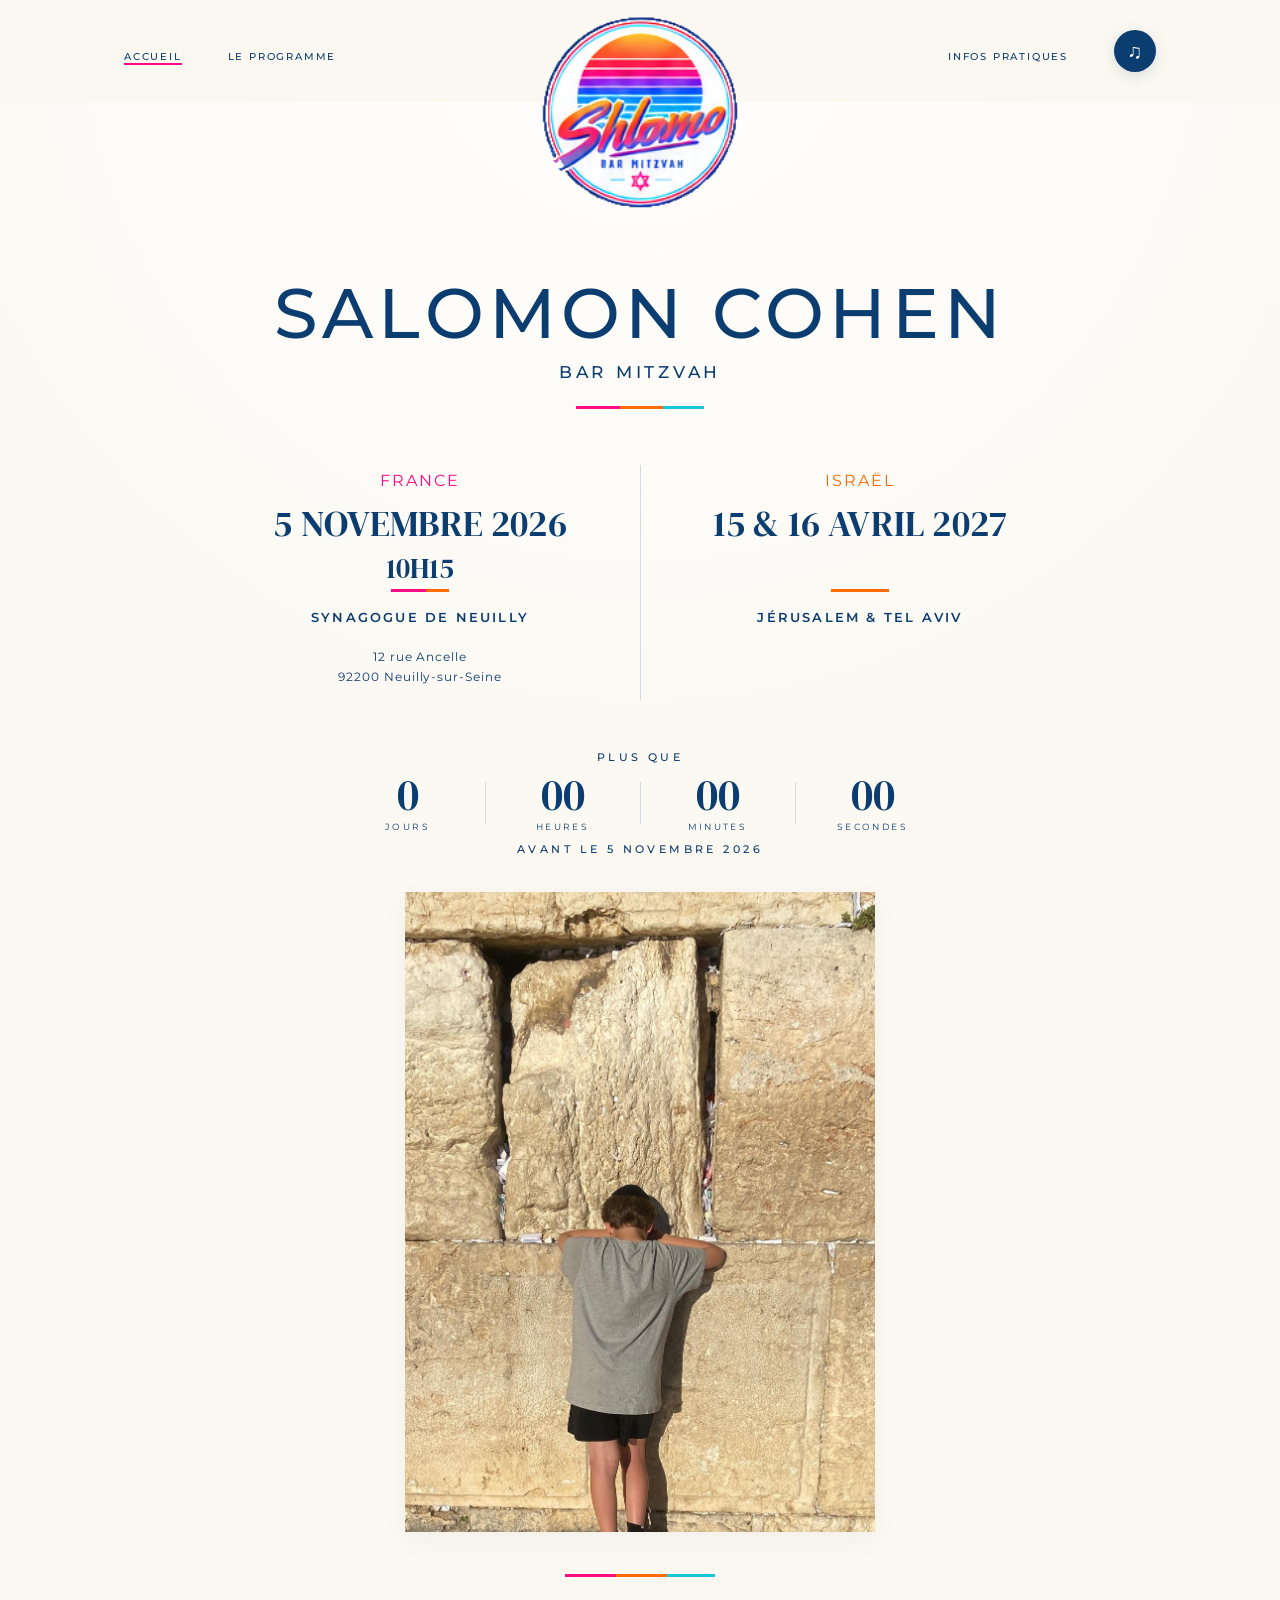
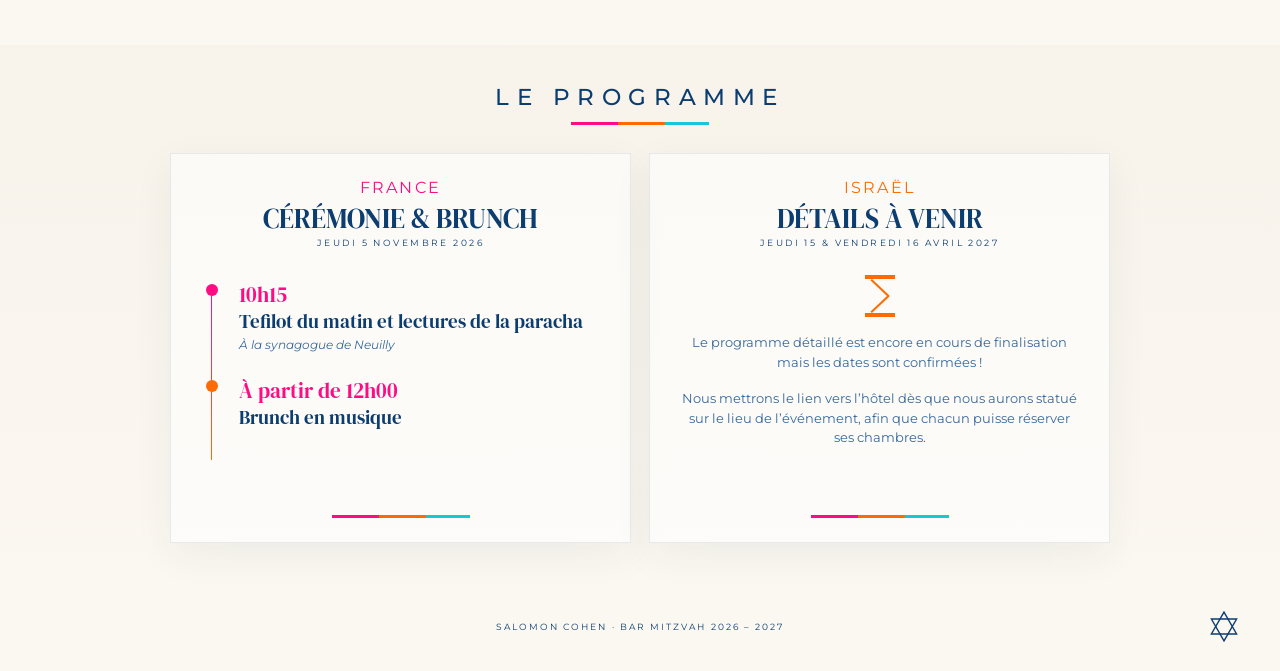
==== index.html @ ce06ecf6 "Add files via upload" ====
<!doctype html>
<html lang="fr">
<head>
  <meta charset="utf-8">
  <meta name="viewport" content="width=device-width, initial-scale=1">
  <meta name="theme-color" content="#fbf8f1">
  <title>Bar Mitzvah de Salomon Cohen</title>
  <meta property="og:title" content="Bar Mitzvah de Salomon Cohen">
  <meta property="og:image" content="og-image.png">
  <meta property="og:type" content="website">
  <meta name="twitter:card" content="summary_large_image">

  <link rel="preconnect" href="https://fonts.googleapis.com">
  <link rel="preconnect" href="https://fonts.gstatic.com" crossorigin>
  <link href="https://fonts.googleapis.com/css2?family=DM+Serif+Display&family=Montserrat:ital,wght@0,400;0,500;0,600;1,400&display=swap" rel="stylesheet">
  <link rel="stylesheet" href="styles.css">
</head>

<body>
  <header class="topbar" id="accueil">
    <nav class="nav-shell" aria-label="Navigation principale">
      <div class="nav-left">
        <a class="nav-link active" href="#accueil">ACCUEIL</a>
        <a class="nav-link" href="#programme">LE PROGRAMME</a>
      </div>

      <a class="logo-link" href="#accueil" aria-label="Retour à l'accueil">
        <img src="logo-shlomo.png" alt="Logo Shlomo Bar Mitzvah" class="site-logo">
      </a>

      <div class="nav-right">
        <a class="nav-link" href="#infos-pratiques">INFOS PRATIQUES</a>
        <button class="music-button" id="musicButton" type="button" aria-label="Activer ou couper la musique" aria-pressed="false">
          <span class="music-note" aria-hidden="true">♫</span>
        </button>
      </div>
    </nav>

    <audio id="backgroundMusic" src="music.m4a" preload="metadata" loop></audio>
  </header>

  <main>
    <section class="intro-section">
      <div class="intro-inner">
        <h1>SALOMON COHEN</h1>
        <p class="subtitle">BAR MITZVAH</p>
        <div class="tricolor-rule intro-rule" aria-hidden="true"></div>
      </div>
    </section>

    <section class="dates-section" id="infos-pratiques">
      <div class="dates-grid">
        <article class="date-column">
          <p class="country-label pink">FRANCE</p>
          <h2 class="event-date">5 NOVEMBRE 2026</h2>
          <p class="event-time">10H15</p>
          <div class="small-rule france-rule" aria-hidden="true"></div>
          <h3 class="event-place">SYNAGOGUE DE NEUILLY</h3>
          <p class="address">12 rue Ancelle<br>92200 Neuilly-sur-Seine</p>
        </article>

        <article class="date-column">
          <p class="country-label orange">ISRAËL</p>
          <h2 class="event-date">15 &amp; 16 AVRIL 2027</h2>
          <p class="event-time ghost" aria-hidden="true">10H15</p>
          <div class="small-rule israel-rule" aria-hidden="true"></div>
          <h3 class="event-place">JÉRUSALEM &amp; TEL AVIV</h3>
          <p class="address ghost" aria-hidden="true">12 rue Ancelle<br>92200 Neuilly-sur-Seine</p>
        </article>
      </div>
    </section>

    <section class="countdown-section" aria-label="Compte à rebours">
      <p class="eyebrow">PLUS QUE</p>
      <div class="countdown" id="countdown">
        <div class="countdown-cell">
          <span class="countdown-number" id="days">00</span>
          <span class="countdown-label">JOURS</span>
        </div>
        <div class="countdown-cell">
          <span class="countdown-number" id="hours">00</span>
          <span class="countdown-label">HEURES</span>
        </div>
        <div class="countdown-cell">
          <span class="countdown-number" id="minutes">00</span>
          <span class="countdown-label">MINUTES</span>
        </div>
        <div class="countdown-cell">
          <span class="countdown-number" id="seconds">00</span>
          <span class="countdown-label">SECONDES</span>
        </div>
      </div>
      <p class="countdown-caption">AVANT LE 5 NOVEMBRE 2026</p>
    </section>

    <section class="portrait-section" aria-label="Photo de Salomon au Mur occidental">
      <img src="salomon-kotel.jpg" alt="Salomon au Mur occidental à Jérusalem" class="portrait">
      <div class="tricolor-rule photo-rule" aria-hidden="true"></div>
    </section>

    <section class="programme-section" id="programme">
      <div class="section-heading">
        <h2>LE PROGRAMME</h2>
        <div class="tricolor-rule" aria-hidden="true"></div>
      </div>

      <div class="programme-grid">
        <article class="programme-card">
          <div class="card-head">
            <p class="country-label pink">FRANCE</p>
            <h3>CÉRÉMONIE &amp; BRUNCH</h3>
            <p class="card-date">JEUDI 5 NOVEMBRE 2026</p>
          </div>

          <div class="timeline">
            <div class="timeline-item">
              <span class="timeline-dot dot-pink" aria-hidden="true"></span>
              <div>
                <p class="timeline-time pink">10h15</p>
                <p class="timeline-title">Tefilot du matin et lectures de la paracha</p>
                <p class="timeline-note">À la synagogue de Neuilly</p>
              </div>
            </div>

            <div class="timeline-item">
              <span class="timeline-dot dot-orange" aria-hidden="true"></span>
              <div>
                <p class="timeline-time pink">À partir de 12h00</p>
                <p class="timeline-title">Brunch en musique</p>
              </div>
            </div>
          </div>

          <div class="tricolor-rule card-rule" aria-hidden="true"></div>
        </article>

        <article class="programme-card">
          <div class="card-head">
            <p class="country-label orange">ISRAËL</p>
            <h3>DÉTAILS À VENIR</h3>
            <p class="card-date">JEUDI 15 &amp; VENDREDI 16 AVRIL 2027</p>
          </div>

          <div class="hourglass" aria-hidden="true"></div>

          <div class="israel-copy">
            <p>Le programme détaillé est encore en cours de finalisation mais les dates sont confirmées !</p>
            <p>Nous mettrons le lien vers l’hôtel dès que nous aurons statué sur le lieu de l’événement, afin que chacun puisse réserver ses chambres.</p>
          </div>

          <div class="tricolor-rule card-rule" aria-hidden="true"></div>
        </article>
      </div>
    </section>
  </main>

  <footer class="site-footer">
    <p>SALOMON COHEN · BAR MITZVAH 2026 – 2027</p>
    <svg class="footer-star" viewBox="0 0 60 66" aria-hidden="true">
      <polygon points="30,2 57,49 3,49" fill="none" stroke="currentColor" stroke-width="3"/>
      <polygon points="30,64 3,17 57,17" fill="none" stroke="currentColor" stroke-width="3"/>
    </svg>
  </footer>

  <script src="script.js"></script>
</body>
</html>
---- styles.css ----
:root {
  --ivory: #fbf8f1;
  --ivory-2: #f7f2ea;
  --paper: #fffdf9;
  --navy: #0b3d70;
  --navy-soft: #37699c;
  --pink: #ff0b83;
  --orange: #ff6b00;
  --cyan: #14c7db;
  --line: rgba(11,61,112,.16);
  --shadow: 0 12px 38px rgba(31,43,59,.06);
}

* { box-sizing: border-box; }

html {
  scroll-behavior: smooth;
  background: var(--ivory);
}

body {
  margin: 0;
  color: var(--navy);
  background:
    radial-gradient(circle at 50% 0%, rgba(255,255,255,.88), transparent 40%),
    var(--ivory);
  font-family: "Montserrat", Arial, sans-serif;
  -webkit-font-smoothing: antialiased;
}

img { display: block; max-width: 100%; }
a { color: inherit; text-decoration: none; }

.topbar {
  position: relative;
  z-index: 10;
  background: rgba(251,248,241,.98);
}

.nav-shell {
  min-height: 102px;
  max-width: 1120px;
  margin: 0 auto;
  padding: 0 44px;
  display: grid;
  grid-template-columns: 1fr 210px 1fr;
  align-items: center;
}

.nav-left,
.nav-right {
  display: flex;
  align-items: center;
  gap: 46px;
}

.nav-right { justify-content: flex-end; }

.nav-link {
  position: relative;
  padding: 39px 0 29px;
  font-size: 10px;
  font-weight: 500;
  letter-spacing: .18em;
  white-space: nowrap;
}

.nav-link::after {
  content: "";
  position: absolute;
  left: 0;
  right: 0;
  bottom: 27px;
  height: 2px;
  background: var(--pink);
  transform: scaleX(0);
  transition: transform .2s ease;
}

.nav-link:hover::after,
.nav-link.active::after { transform: scaleX(1); }

.logo-link { position: relative; align-self: stretch; }

.site-logo {
  position: absolute;
  width: 210px;
  height: 210px;
  object-fit: contain;
  left: 50%;
  top: 8px;
  transform: translateX(-50%);
  z-index: 15;
}

.music-button {
  width: 42px;
  height: 42px;
  border: 0;
  border-radius: 50%;
  display: grid;
  place-items: center;
  color: white;
  background: var(--navy);
  cursor: pointer;
  box-shadow: 0 4px 14px rgba(11,61,112,.14);
}

.music-note { font-size: 20px; line-height: 1; }

.intro-section {
  padding: 175px 24px 28px;
  text-align: center;
}

.intro-inner h1 {
  margin: 0;
  font-family: "Montserrat", Arial, sans-serif;
  font-size: clamp(44px, 5.5vw, 70px);
  font-weight: 500;
  letter-spacing: .075em;
  line-height: 1.04;
}

.subtitle {
  margin: 12px 0 24px;
  font-family: "Montserrat", Arial, sans-serif;
  font-size: 17px;
  font-weight: 500;
  letter-spacing: .22em;
}

.tricolor-rule {
  width: 138px;
  height: 3px;
  margin: 0 auto;
  background: linear-gradient(90deg, var(--pink) 0 34%, var(--orange) 34% 68%, var(--cyan) 68%);
}

.intro-rule { width: 128px; }

.dates-section {
  padding: 28px 32px 22px;
}

.dates-grid {
  max-width: 880px;
  margin: 0 auto;
  display: grid;
  grid-template-columns: 1fr 1fr;
  position: relative;
}

.dates-grid::before {
  content: "";
  position: absolute;
  top: 0;
  bottom: 0;
  left: 50%;
  width: 1px;
  background: var(--line);
}

.date-column {
  min-height: 235px;
  padding: 0 54px;
  display: grid;
  grid-template-rows: 31px 58px 28px 18px 34px 66px;
  align-items: center;
  justify-items: center;
  text-align: center;
}

.country-label {
  margin: 0;
  font-size: 16px;
  letter-spacing: .13em;
  font-weight: 400;
}

.pink { color: var(--pink); }
.orange { color: var(--orange); }

.event-date {
  margin: 0;
  font-family: "DM Serif Display", Georgia, serif;
  font-size: 36px;
  font-weight: 400;
  line-height: 1.02;
  letter-spacing: .005em;
  white-space: nowrap;
}

.event-time {
  margin: 0;
  font-family: "DM Serif Display", Georgia, serif;
  font-size: 28px;
  font-weight: 400;
  line-height: 1;
}

.ghost { visibility: hidden; }

.small-rule { width: 58px; height: 3px; }

.france-rule {
  background: linear-gradient(90deg, var(--pink) 0 60%, var(--orange) 60%);
}

.israel-rule { background: var(--orange); }

.event-place {
  margin: 0;
  font-size: 13px;
  letter-spacing: .17em;
  font-weight: 600;
}

.address {
  margin: 0;
  font-size: 12px;
  line-height: 1.65;
  letter-spacing: .08em;
}

.countdown-section {
  padding: 28px 20px 30px;
  text-align: center;
}

.eyebrow,
.countdown-caption {
  margin: 0;
  font-size: 11px;
  letter-spacing: .31em;
  font-weight: 500;
}

.eyebrow { margin-bottom: 10px; }

.countdown {
  width: min(620px, 100%);
  margin: 0 auto 10px;
  display: grid;
  grid-template-columns: repeat(4, 1fr);
}

.countdown-cell {
  position: relative;
  padding: 0 20px;
}

.countdown-cell + .countdown-cell::before {
  content: "";
  position: absolute;
  left: 0;
  top: 8px;
  bottom: 8px;
  width: 1px;
  background: var(--line);
}

.countdown-number {
  display: block;
  font-family: "DM Serif Display", Georgia, serif;
  font-size: 44px;
  font-weight: 400;
  line-height: .95;
}

.countdown-label {
  display: block;
  margin-top: 5px;
  font-size: 9px;
  letter-spacing: .26em;
}

.portrait-section {
  padding: 6px 24px 68px;
  text-align: center;
}

.portrait {
  width: min(470px, 68vw);
  max-height: 640px;
  margin: 0 auto;
  object-fit: cover;
  object-position: center center;
  box-shadow: 0 8px 24px rgba(43,48,55,.04);
}

.photo-rule {
  margin-top: 42px;
  width: 150px;
}

.programme-section {
  padding: 38px 42px 40px;
  background: linear-gradient(180deg, rgba(247,242,234,.92), rgba(251,248,241,.96));
}

.section-heading {
  text-align: center;
  margin-bottom: 28px;
}

.section-heading h2 {
  margin: 0 0 11px;
  font-size: 23px;
  font-weight: 500;
  letter-spacing: .33em;
}

.programme-grid {
  max-width: 940px;
  margin: 0 auto;
  display: grid;
  grid-template-columns: 1fr 1fr;
  gap: 18px;
}

.programme-card {
  min-height: 390px;
  padding: 24px 32px 24px;
  background: rgba(255,255,255,.6);
  border: 1px solid rgba(11,61,112,.09);
  box-shadow: var(--shadow);
  display: flex;
  flex-direction: column;
}

.card-head { text-align: center; }

.card-head .country-label { margin-bottom: 8px; }

.card-head h3 {
  margin: 0 0 5px;
  font-family: "DM Serif Display", Georgia, serif;
  font-size: 27px;
  line-height: 1.03;
  font-weight: 400;
}

.card-date {
  margin: 0;
  font-size: 9px;
  letter-spacing: .27em;
}

.timeline {
  position: relative;
  margin: 32px 0 0;
  padding-left: 36px;
}

.timeline::before {
  content: "";
  position: absolute;
  left: 8px;
  top: 6px;
  bottom: 12px;
  width: 1px;
  background: linear-gradient(var(--pink), var(--orange));
}

.timeline-item {
  position: relative;
  min-height: 96px;
}

.timeline-dot {
  position: absolute;
  left: -33px;
  top: 4px;
  width: 12px;
  height: 12px;
  border-radius: 50%;
}

.dot-pink { background: var(--pink); }
.dot-orange { background: var(--orange); }

.timeline-time {
  margin: 0 0 2px;
  font-family: "DM Serif Display", Georgia, serif;
  font-size: 21px;
  font-weight: 400;
}

.timeline-title {
  margin: 0;
  font-family: "DM Serif Display", Georgia, serif;
  font-size: 19px;
  line-height: 1.12;
  font-weight: 400;
}

.timeline-note {
  margin: 4px 0 0;
  color: var(--navy-soft);
  font-size: 12px;
  font-style: italic;
}

.hourglass {
  width: 30px;
  height: 42px;
  margin: 27px auto 16px;
  border-top: 4px solid var(--orange);
  border-bottom: 4px solid var(--orange);
  position: relative;
}

.hourglass::before,
.hourglass::after {
  content: "";
  position: absolute;
  left: 3px;
  right: 3px;
  height: 2px;
  background: var(--orange);
  transform-origin: center;
}

.hourglass::before { top: 8px; transform: rotate(43deg); }
.hourglass::after { bottom: 8px; transform: rotate(-43deg); }

.israel-copy {
  text-align: center;
  color: var(--navy-soft);
  font-size: 13px;
  line-height: 1.5;
}

.israel-copy p { margin: 0 0 17px; }

.card-rule { margin-top: auto; }

.site-footer {
  min-height: 88px;
  padding: 0 44px;
  display: flex;
  align-items: center;
  justify-content: center;
  position: relative;
}

.site-footer p {
  margin: 0;
  font-size: 9px;
  letter-spacing: .23em;
}

.footer-star {
  position: absolute;
  right: 42px;
  width: 28px;
  height: 31px;
  color: var(--navy);
}

@media (max-width: 760px) {
  .nav-shell {
    min-height: 84px;
    padding: 0 16px;
    display: flex;
    justify-content: space-between;
  }

  .nav-left { order: 1; }
  .logo-link {
    order: 2;
    position: absolute;
    left: 50%;
    top: 0;
    width: 118px;
    height: 118px;
    transform: translateX(-50%);
  }
  .nav-right { order: 3; }

  .nav-link { display: none; }

  .nav-left .nav-link:first-child {
    display: block;
    font-size: 9px;
    padding: 31px 0 23px;
    letter-spacing: .18em;
  }

  .site-logo {
    width: 118px;
    height: 118px;
    top: 4px;
  }

  .music-button {
    width: 38px;
    height: 38px;
  }

  .intro-section {
    padding: 104px 18px 18px;
  }

  .intro-inner h1 {
    font-size: clamp(33px, 10vw, 48px);
    letter-spacing: .065em;
  }

  .subtitle {
    font-size: 13px;
    letter-spacing: .18em;
  }

  .dates-section {
    padding: 18px 18px 12px;
  }

  .dates-grid {
    grid-template-columns: 1fr;
    max-width: 520px;
  }

  .dates-grid::before { display: none; }

  .date-column {
    padding: 24px 10px 28px;
    min-height: 0;
    grid-template-rows: auto;
    gap: 9px;
  }

  .date-column + .date-column {
    border-top: 1px solid var(--line);
  }

  .event-date {
    font-size: 34px;
    white-space: normal;
  }

  .event-time { font-size: 27px; }

  .ghost { display: none; }

  .countdown-section {
    padding: 24px 8px 26px;
  }

  .countdown-cell { padding: 0 6px; }
  .countdown-number { font-size: 33px; }
  .countdown-label {
    font-size: 7px;
    letter-spacing: .12em;
  }

  .portrait-section {
    padding: 4px 16px 48px;
  }

  .portrait {
    width: min(86vw, 430px);
    max-height: none;
  }

  .photo-rule {
    margin-top: 32px;
    width: 128px;
  }

  .programme-section {
    padding: 32px 16px 30px;
  }

  .section-heading h2 {
    font-size: 20px;
    letter-spacing: .24em;
  }

  .programme-grid {
    grid-template-columns: 1fr;
  }

  .programme-card {
    min-height: 375px;
    padding: 22px 24px 24px;
  }

  .site-footer {
    min-height: 80px;
    padding: 0 58px 0 18px;
    justify-content: flex-start;
  }

  .site-footer p {
    font-size: 8px;
    letter-spacing: .14em;
    line-height: 1.4;
  }

  .footer-star {
    right: 20px;
    width: 26px;
    height: 29px;
  }
}


.site-logo {
  background: transparent;
  box-shadow: none;
  filter: none;
}
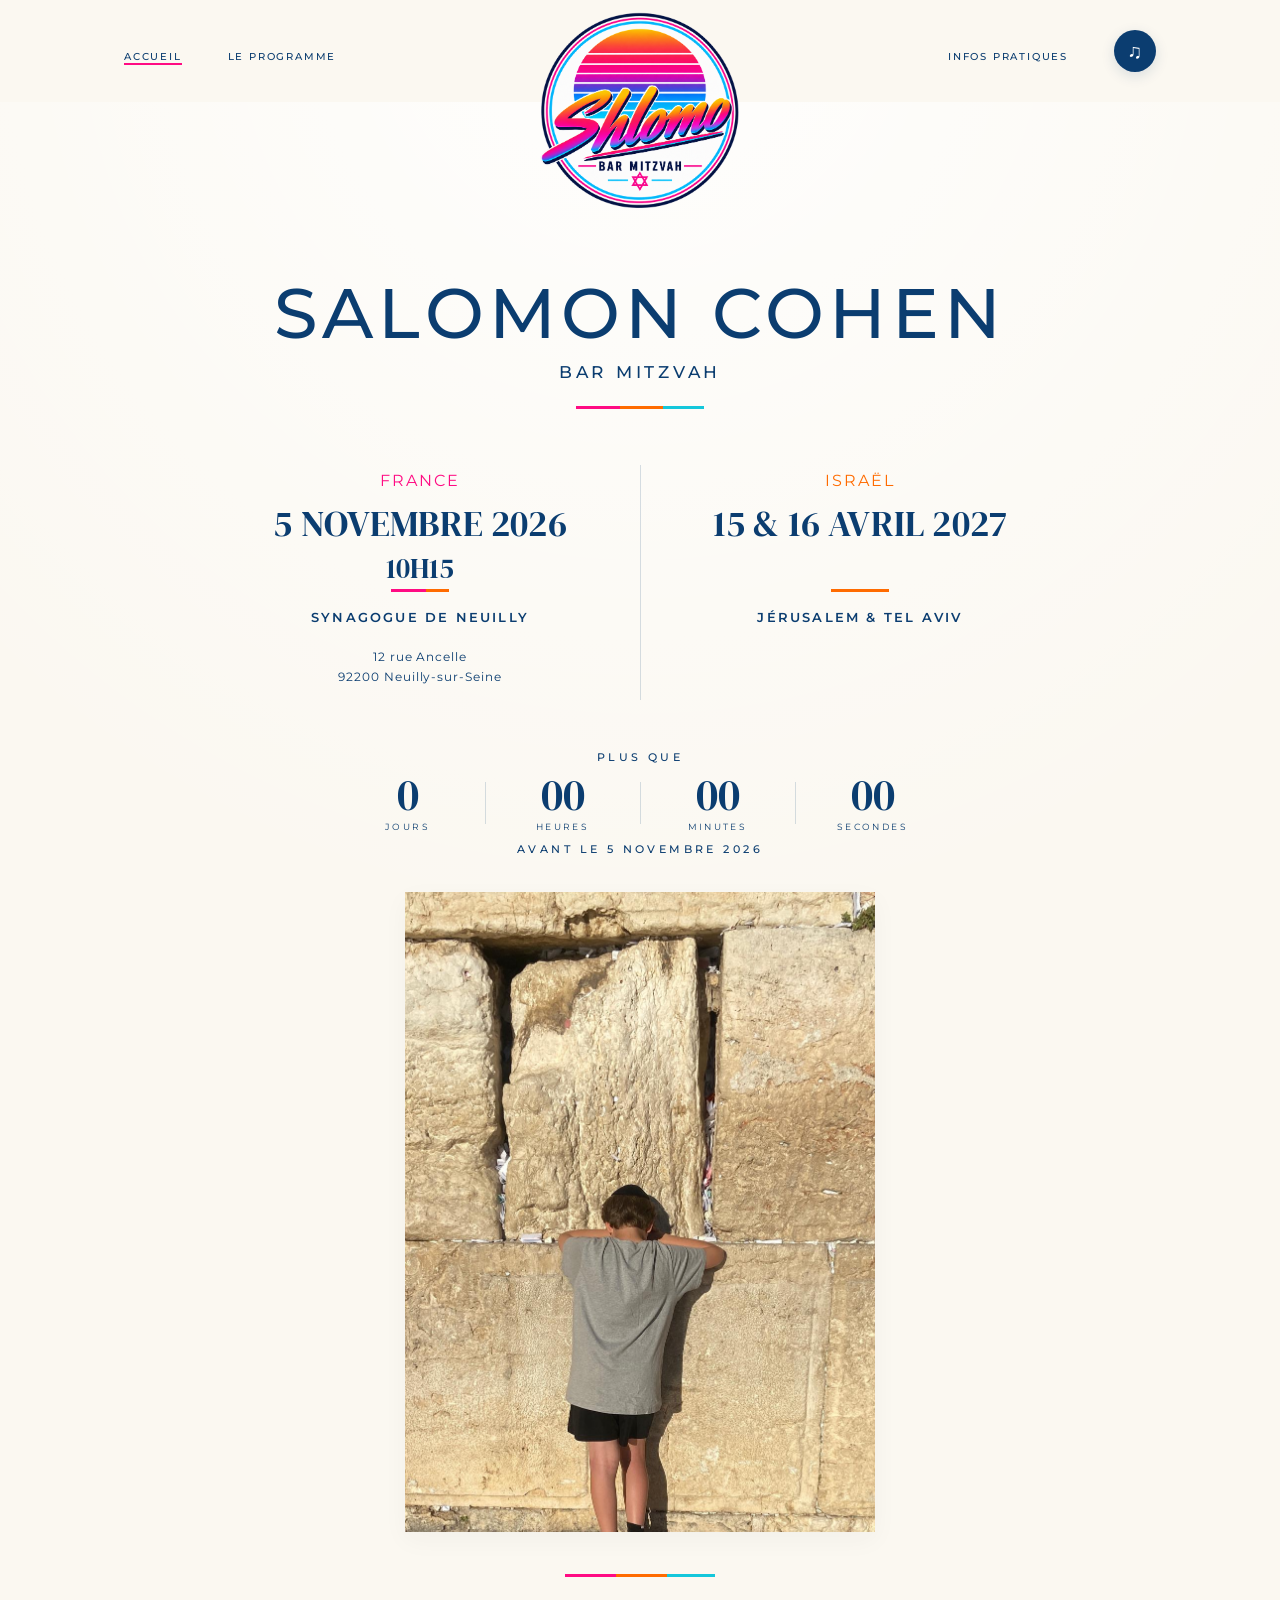
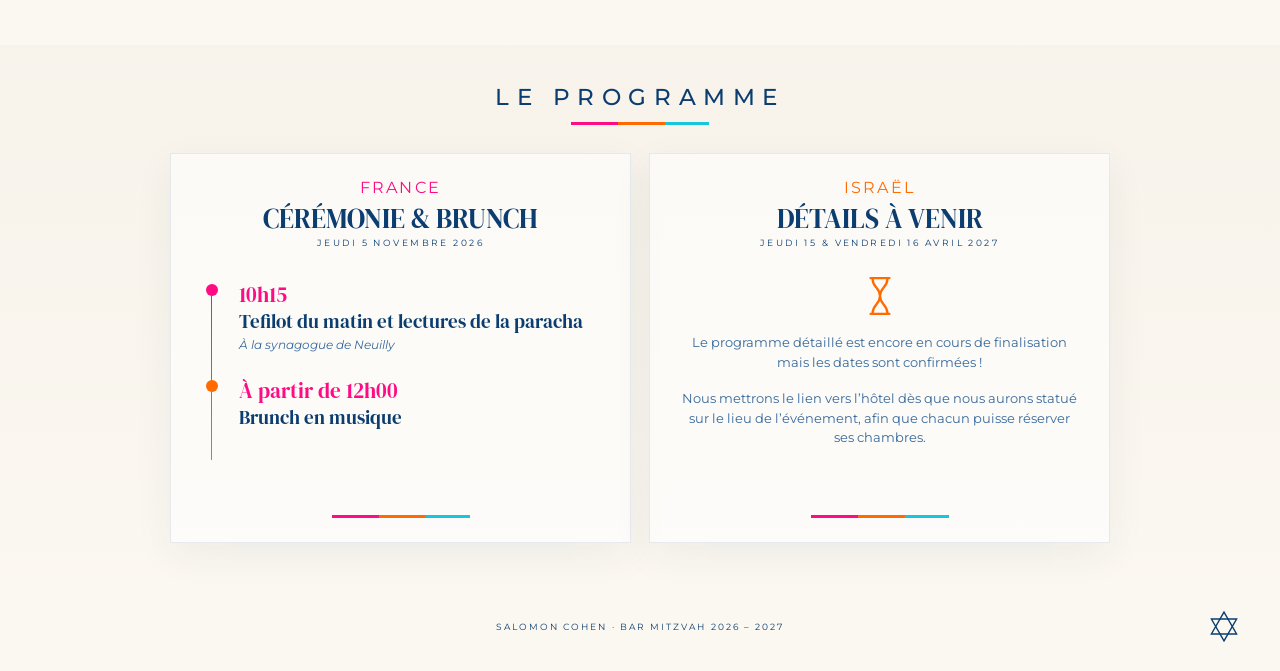
==== commit 4f730d51: "Add files via upload" ====
--- a/index.html
+++ b/index.html
@@ -141,7 +141,11 @@
             <p class="card-date">JEUDI 15 &amp; VENDREDI 16 AVRIL 2027</p>
           </div>
 
-          <div class="hourglass" aria-hidden="true"></div>
+          <div class="coming-icon" aria-hidden="true">
+      <svg viewBox="0 0 32 40" role="img">
+        <path d="M7 3h18M7 37h18M9 4c0 8 7 8 7 16s-7 8-7 16M23 4c0 8-7 8-7 16s7 8 7 16" fill="none" stroke="currentColor" stroke-width="2.2" stroke-linecap="round"/>
+      </svg>
+    </div>
 
           <div class="israel-copy">
             <p>Le programme détaillé est encore en cours de finalisation mais les dates sont confirmées !</p>
--- a/styles.css
+++ b/styles.css
@@ -402,28 +402,18 @@
   font-style: italic;
 }
 
-.hourglass {
-  width: 30px;
+.coming-icon {
+  width: 34px;
   height: 42px;
   margin: 27px auto 16px;
-  border-top: 4px solid var(--orange);
-  border-bottom: 4px solid var(--orange);
-  position: relative;
-}
-
-.hourglass::before,
-.hourglass::after {
-  content: "";
-  position: absolute;
-  left: 3px;
-  right: 3px;
-  height: 2px;
-  background: var(--orange);
-  transform-origin: center;
-}
-
-.hourglass::before { top: 8px; transform: rotate(43deg); }
-.hourglass::after { bottom: 8px; transform: rotate(-43deg); }
+  color: var(--orange);
+}
+
+.coming-icon svg {
+  width: 100%;
+  height: 100%;
+  display: block;
+}
 
 .israel-copy {
   text-align: center;
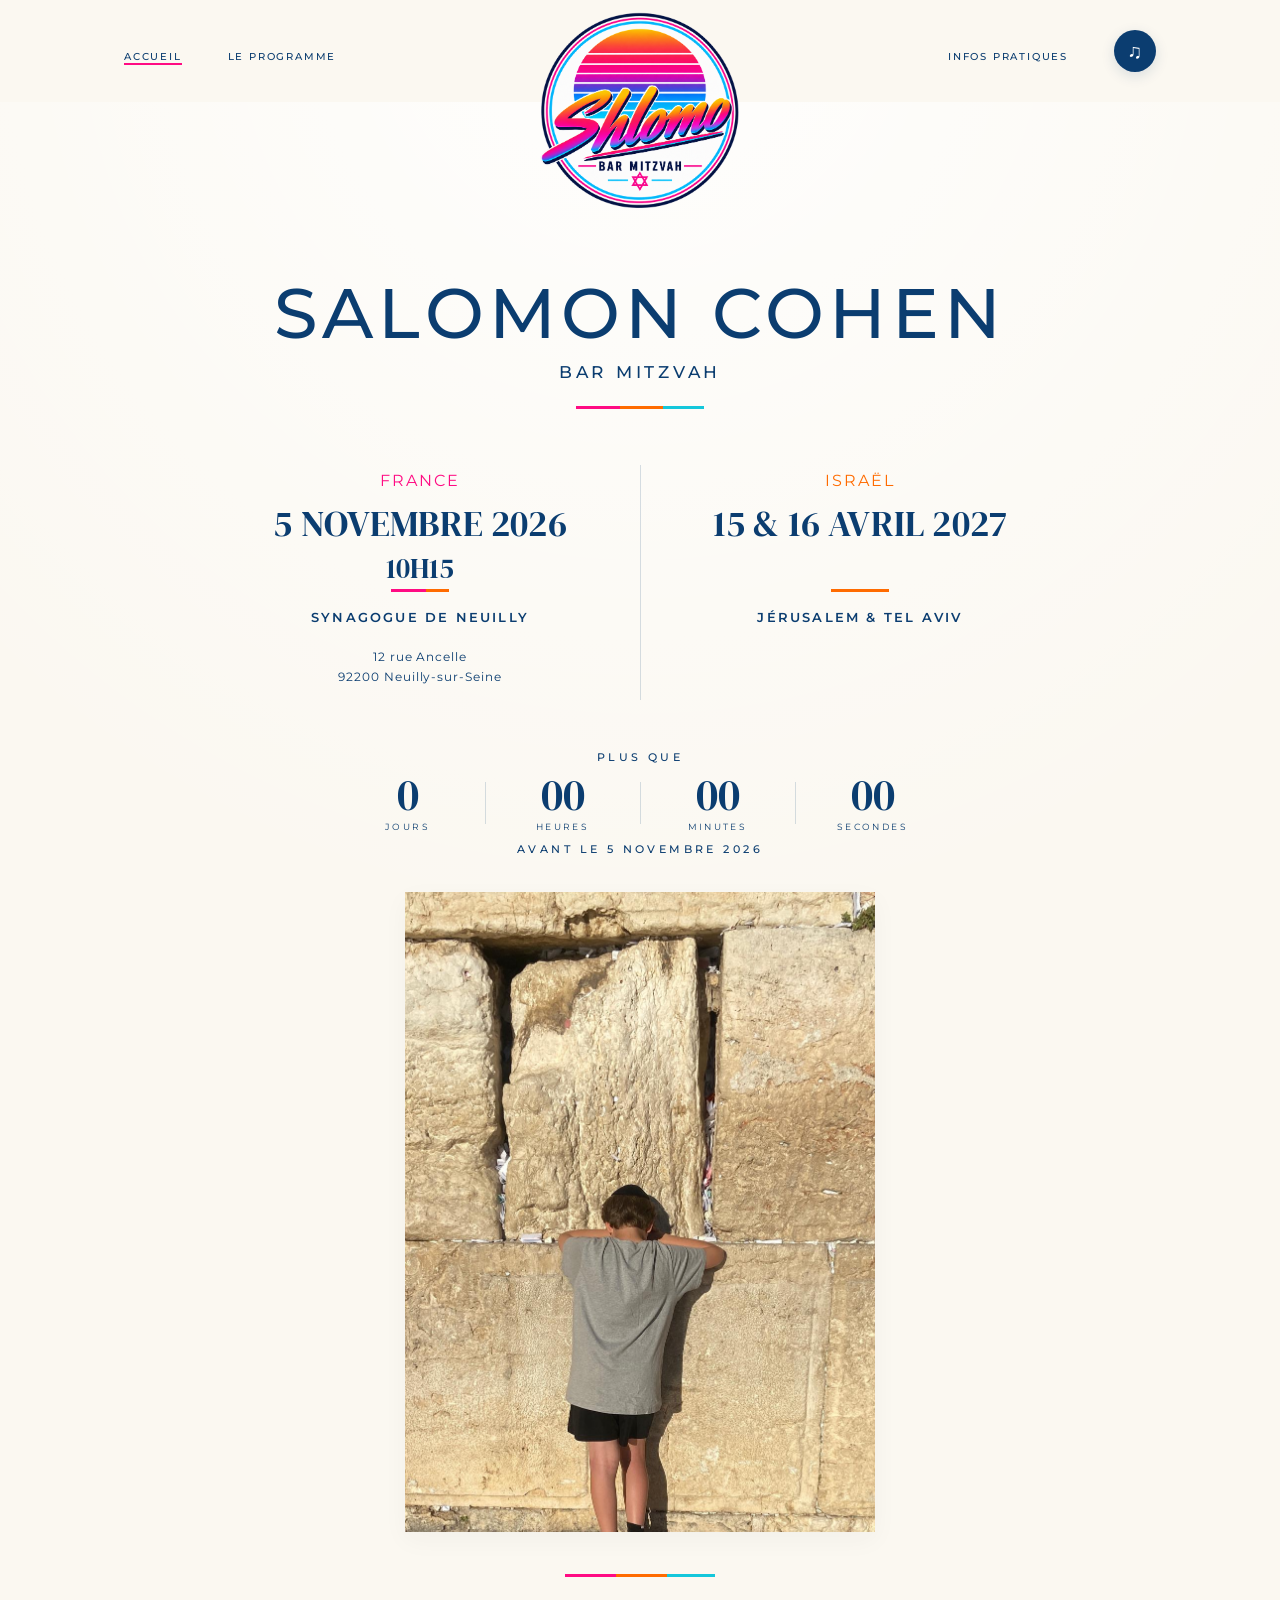
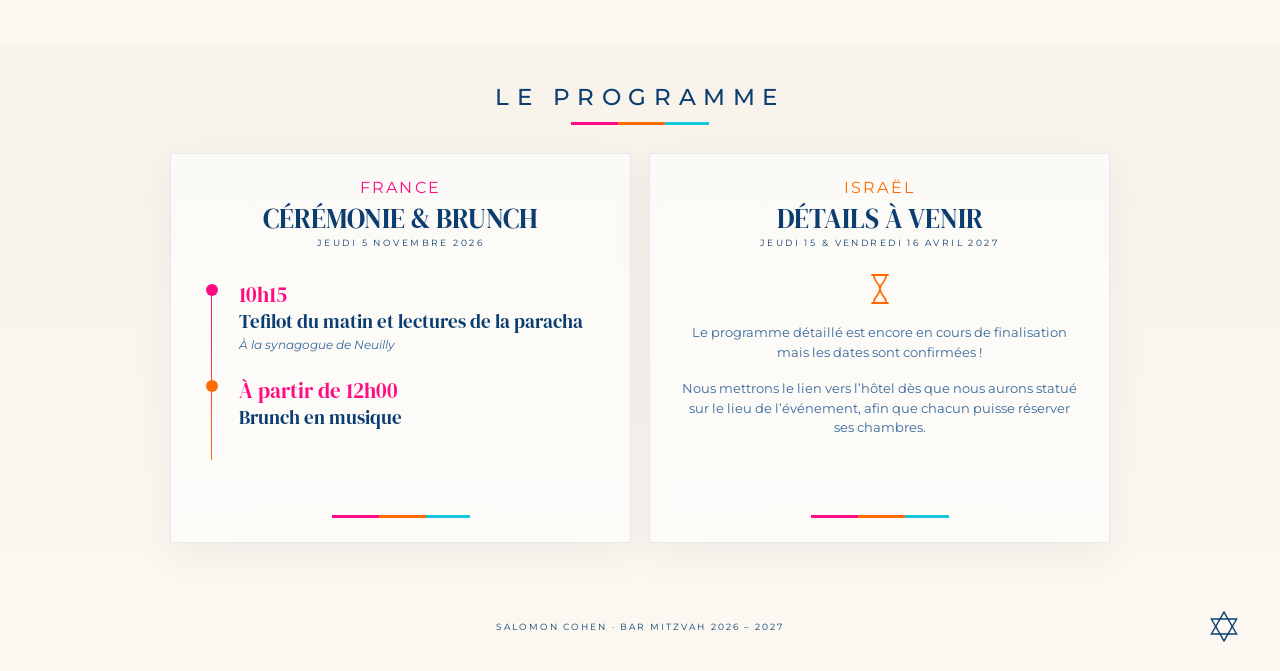
==== commit 1502244d: "Add files via upload" ====
--- a/index.html
+++ b/index.html
@@ -13,7 +13,7 @@
   <link rel="preconnect" href="https://fonts.googleapis.com">
   <link rel="preconnect" href="https://fonts.gstatic.com" crossorigin>
   <link href="https://fonts.googleapis.com/css2?family=DM+Serif+Display&family=Montserrat:ital,wght@0,400;0,500;0,600;1,400&display=swap" rel="stylesheet">
-  <link rel="stylesheet" href="styles.css">
+  <link rel="stylesheet" href="styles.css?v=20260909-1525">
 </head>
 
 <body>
@@ -25,7 +25,7 @@
       </div>
 
       <a class="logo-link" href="#accueil" aria-label="Retour à l'accueil">
-        <img src="logo-shlomo.png" alt="Logo Shlomo Bar Mitzvah" class="site-logo">
+        <img src="logo-shlomo-hd.png?v=20260909-1525" alt="Logo Shlomo Bar Mitzvah" class="site-logo">
       </a>
 
       <div class="nav-right">
@@ -141,9 +141,10 @@
             <p class="card-date">JEUDI 15 &amp; VENDREDI 16 AVRIL 2027</p>
           </div>
 
-          <div class="coming-icon" aria-hidden="true">
-      <svg viewBox="0 0 32 40" role="img">
-        <path d="M7 3h18M7 37h18M9 4c0 8 7 8 7 16s-7 8-7 16M23 4c0 8-7 8-7 16s7 8 7 16" fill="none" stroke="currentColor" stroke-width="2.2" stroke-linecap="round"/>
+          <div class="coming-icon" aria-hidden="true" style="width:28px;height:34px;margin:24px auto 17px;color:#ff6b00;">
+      <svg width="28" height="34" viewBox="0 0 28 34" xmlns="http://www.w3.org/2000/svg" style="display:block;width:28px;height:34px;overflow:visible;">
+        <path d="M6 3H22M6 31H22M8 4C8 10 14 11 14 17C14 23 8 24 8 30M20 4C20 10 14 11 14 17C14 23 20 24 20 30"
+              fill="none" stroke="currentColor" stroke-width="1.8" stroke-linecap="round" stroke-linejoin="round"/>
       </svg>
     </div>
 
@@ -166,6 +167,6 @@
     </svg>
   </footer>
 
-  <script src="script.js"></script>
+  <script src="script.js?v=20260909-1525"></script>
 </body>
 </html>
--- a/styles.css
+++ b/styles.css
@@ -91,6 +91,10 @@
   top: 8px;
   transform: translateX(-50%);
   z-index: 15;
+  background: transparent;
+  box-shadow: none;
+  filter: none;
+  image-rendering: auto;
 }
 
 .music-button {
@@ -403,15 +407,18 @@
 }
 
 .coming-icon {
-  width: 34px;
-  height: 42px;
-  margin: 27px auto 16px;
+  width: 28px !important;
+  height: 34px !important;
+  margin: 24px auto 17px !important;
   color: var(--orange);
+  flex: 0 0 auto;
 }
 
 .coming-icon svg {
-  width: 100%;
-  height: 100%;
+  width: 28px !important;
+  height: 34px !important;
+  max-width: 28px !important;
+  max-height: 34px !important;
   display: block;
 }
 
@@ -597,8 +604,3 @@
 }
 
 
-.site-logo {
-  background: transparent;
-  box-shadow: none;
-  filter: none;
-}
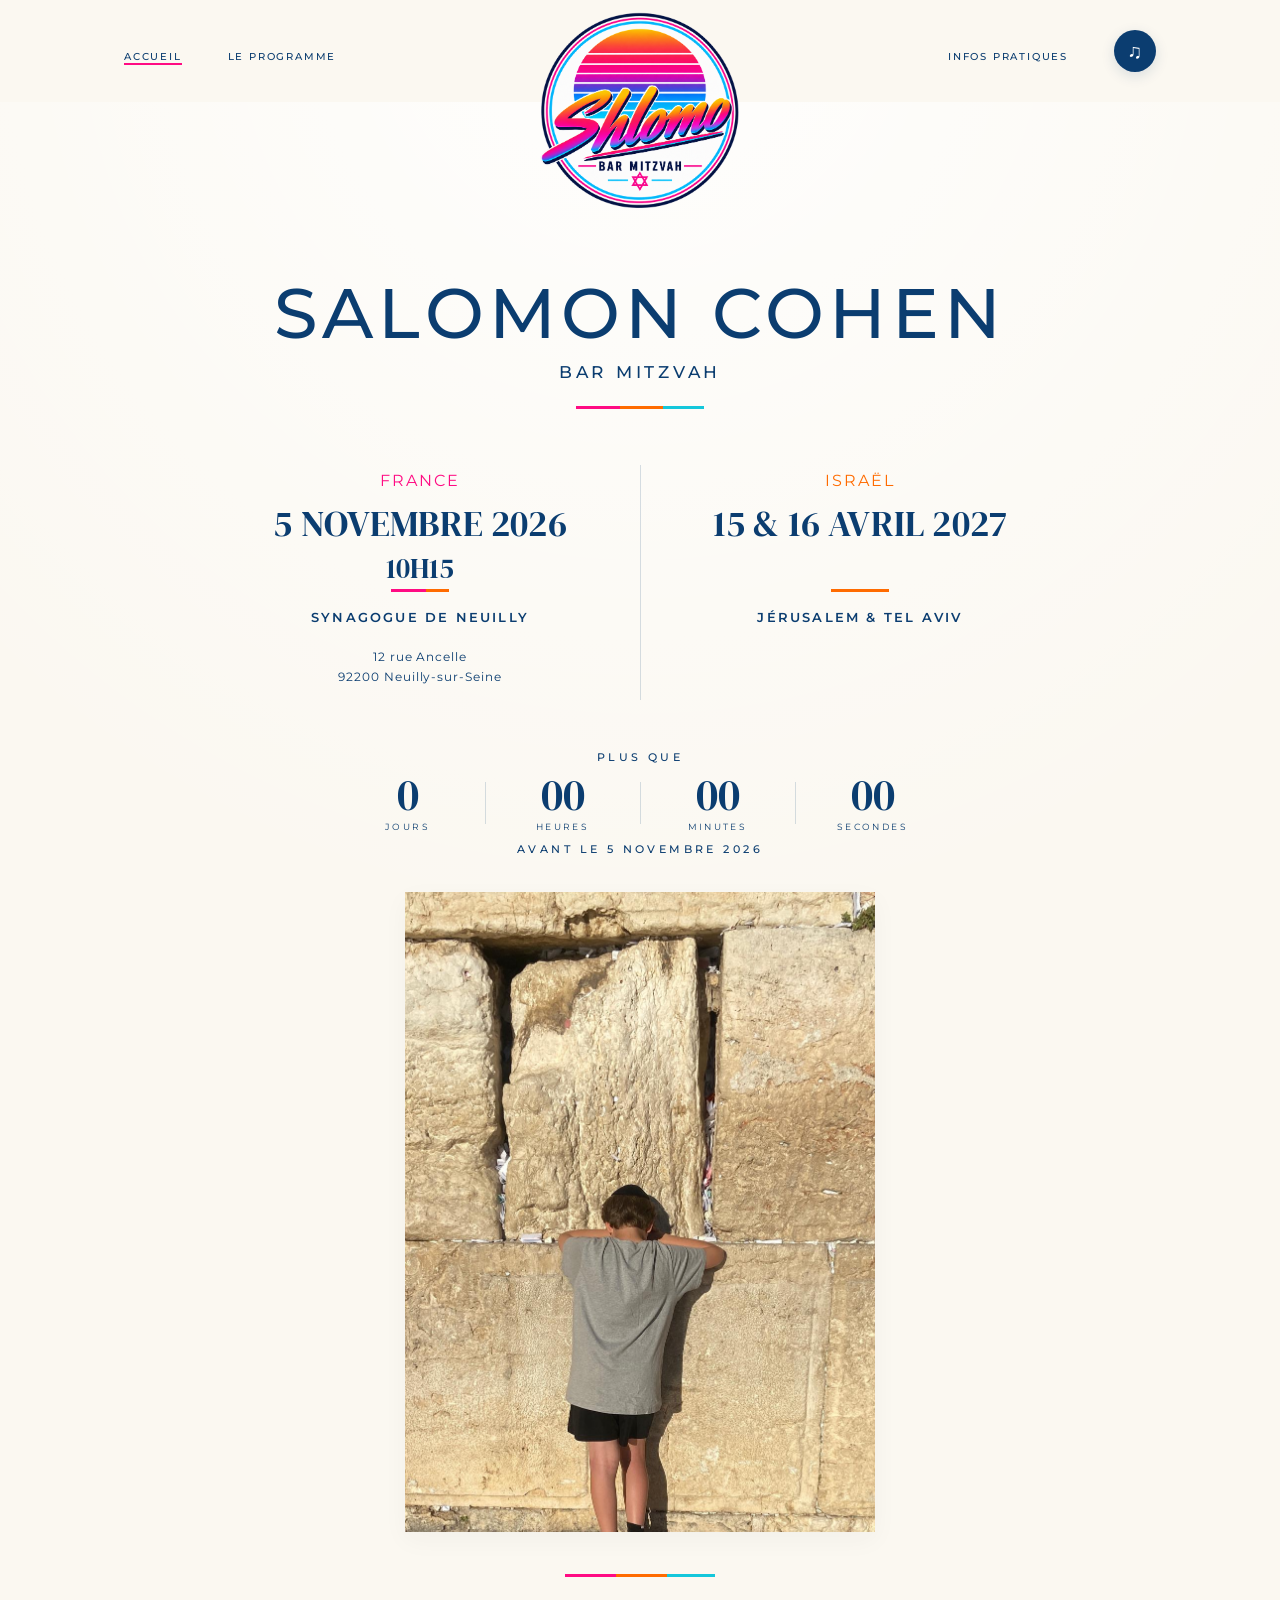
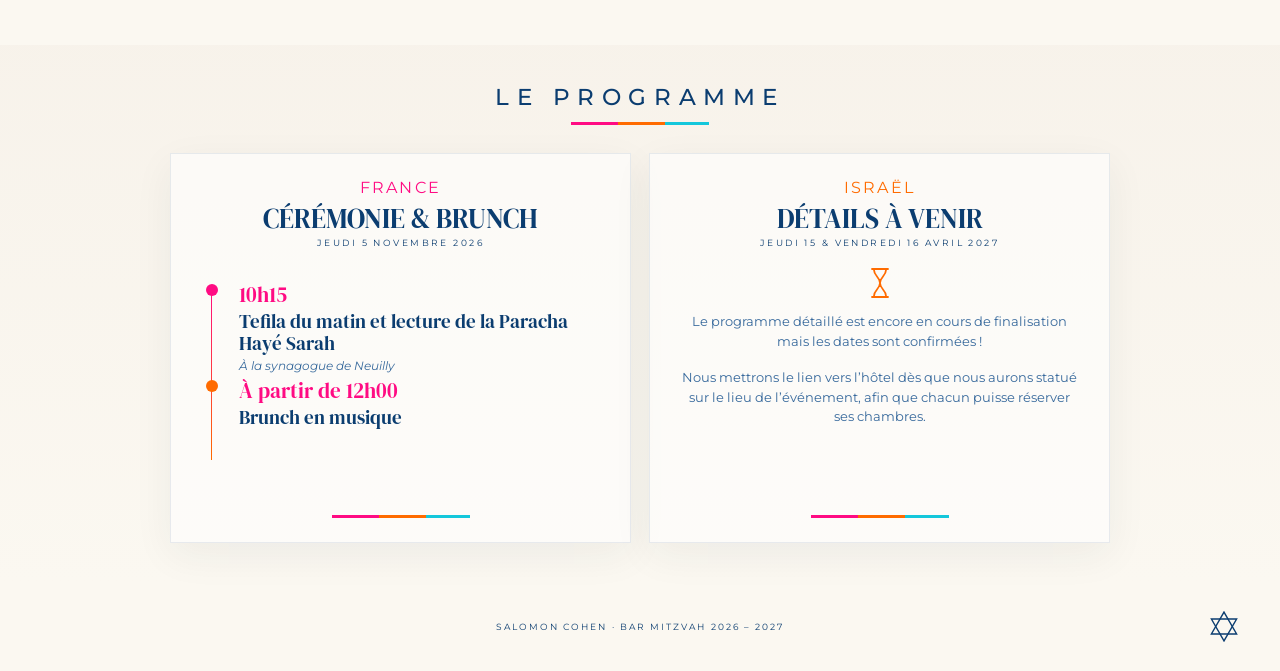
==== commit a99852a0: "Add files via upload" ====
--- a/index.html
+++ b/index.html
@@ -6,26 +6,33 @@
   <meta name="theme-color" content="#fbf8f1">
   <title>Bar Mitzvah de Salomon Cohen</title>
   <meta property="og:title" content="Bar Mitzvah de Salomon Cohen">
-  <meta property="og:image" content="og-image.png">
+  <meta property="og:description" content="Salomon Cohen · Bar Mitzvah · France 5 novembre 2026 · Israël 15 & 16 avril 2027">
   <meta property="og:type" content="website">
+  <meta property="og:url" content="https://alexianam.github.io/salomon-barmitzvah/">
+  <meta property="og:image" content="https://alexianam.github.io/salomon-barmitzvah/og-image-whatsapp-v2.png">
+  <meta property="og:image:width" content="1200">
+  <meta property="og:image:height" content="630">
   <meta name="twitter:card" content="summary_large_image">
+  <meta name="twitter:title" content="Bar Mitzvah de Salomon Cohen">
+  <meta name="twitter:description" content="Salomon Cohen · Bar Mitzvah · France 5 novembre 2026 · Israël 15 & 16 avril 2027">
+  <meta name="twitter:image" content="https://alexianam.github.io/salomon-barmitzvah/og-image-whatsapp-v2.png">
 
   <link rel="preconnect" href="https://fonts.googleapis.com">
   <link rel="preconnect" href="https://fonts.gstatic.com" crossorigin>
   <link href="https://fonts.googleapis.com/css2?family=DM+Serif+Display&family=Montserrat:ital,wght@0,400;0,500;0,600;1,400&display=swap" rel="stylesheet">
-  <link rel="stylesheet" href="styles.css?v=20260909-1525">
+  <link rel="stylesheet" href="styles.css?v=20260909-1608">
 </head>
 
 <body>
-  <header class="topbar" id="accueil">
+  <header class="topbar" id="top">
     <nav class="nav-shell" aria-label="Navigation principale">
       <div class="nav-left">
-        <a class="nav-link active" href="#accueil">ACCUEIL</a>
+        <a class="nav-link active" href="#">ACCUEIL</a>
         <a class="nav-link" href="#programme">LE PROGRAMME</a>
       </div>
 
-      <a class="logo-link" href="#accueil" aria-label="Retour à l'accueil">
-        <img src="logo-shlomo-hd.png?v=20260909-1525" alt="Logo Shlomo Bar Mitzvah" class="site-logo">
+      <a class="logo-link" href="#" aria-label="Retour à l'accueil">
+        <img src="logo-shlomo-hd.png?v=20260909-1605" alt="Logo Shlomo Bar Mitzvah" class="site-logo">
       </a>
 
       <div class="nav-right">
@@ -117,7 +124,7 @@
               <span class="timeline-dot dot-pink" aria-hidden="true"></span>
               <div>
                 <p class="timeline-time pink">10h15</p>
-                <p class="timeline-title">Tefilot du matin et lectures de la paracha</p>
+                <p class="timeline-title">Tefila du matin et lecture de la Paracha Hayé Sarah</p>
                 <p class="timeline-note">À la synagogue de Neuilly</p>
               </div>
             </div>
@@ -141,8 +148,8 @@
             <p class="card-date">JEUDI 15 &amp; VENDREDI 16 AVRIL 2027</p>
           </div>
 
-          <div class="coming-icon" aria-hidden="true" style="width:28px;height:34px;margin:24px auto 17px;color:#ff6b00;">
-      <svg width="28" height="34" viewBox="0 0 28 34" xmlns="http://www.w3.org/2000/svg" style="display:block;width:28px;height:34px;overflow:visible;">
+          <div class="coming-icon" aria-hidden="true">
+      <svg width="28" height="34" viewBox="0 0 28 34" xmlns="http://www.w3.org/2000/svg" aria-hidden="true">
         <path d="M6 3H22M6 31H22M8 4C8 10 14 11 14 17C14 23 8 24 8 30M20 4C20 10 14 11 14 17C14 23 20 24 20 30"
               fill="none" stroke="currentColor" stroke-width="1.8" stroke-linecap="round" stroke-linejoin="round"/>
       </svg>
@@ -167,6 +174,6 @@
     </svg>
   </footer>
 
-  <script src="script.js?v=20260909-1525"></script>
+  <script src="script.js?v=20260909-1608"></script>
 </body>
 </html>
--- a/styles.css
+++ b/styles.css
@@ -409,7 +409,7 @@
 .coming-icon {
   width: 28px !important;
   height: 34px !important;
-  margin: 24px auto 17px !important;
+  margin: 18px auto 12px !important;
   color: var(--orange);
   flex: 0 0 auto;
 }
@@ -604,3 +604,13 @@
 }
 
 
+
+@media (max-width: 760px) {
+  .nav-left .nav-link:first-child::after,
+  .nav-left .nav-link:first-child:hover::after,
+  .nav-left .nav-link:first-child.active::after {
+    display: none !important;
+    content: none !important;
+    transform: none !important;
+  }
+}
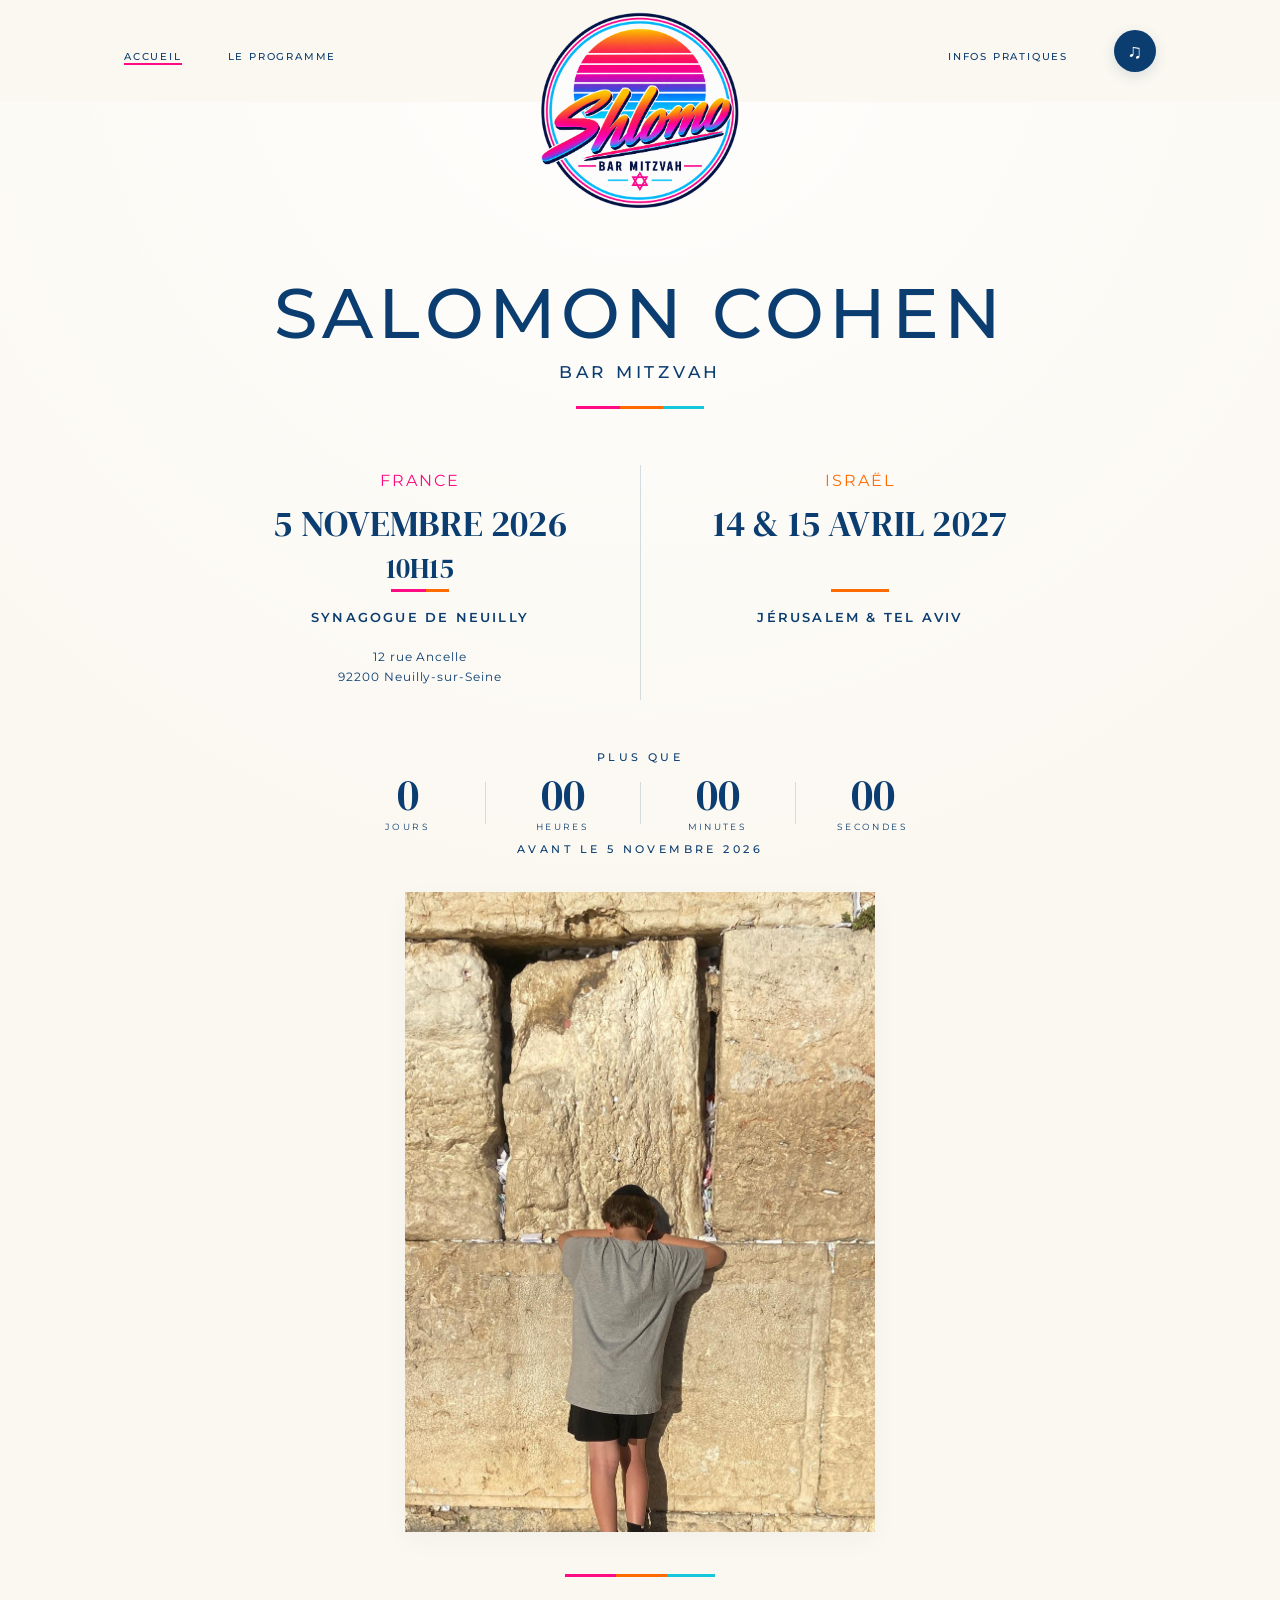
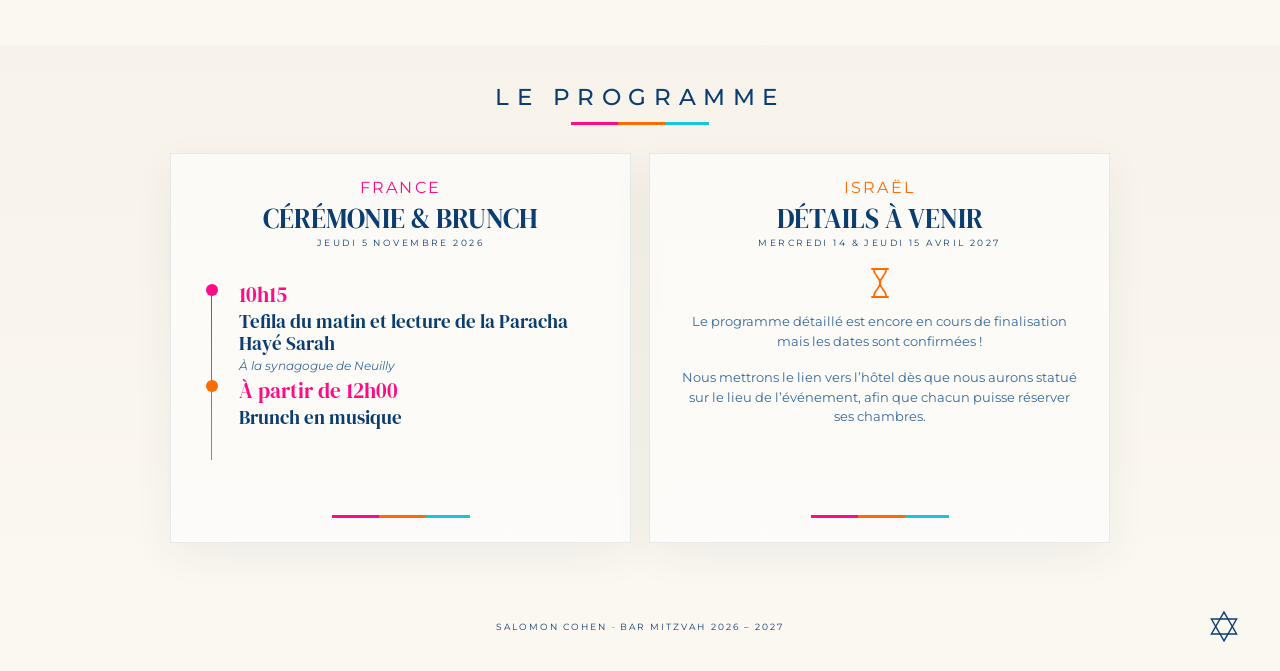
==== commit 34d6706b: "Add files via upload" ====
--- a/index.html
+++ b/index.html
@@ -6,21 +6,39 @@
   <meta name="theme-color" content="#fbf8f1">
   <title>Bar Mitzvah de Salomon Cohen</title>
   <meta property="og:title" content="Bar Mitzvah de Salomon Cohen">
-  <meta property="og:description" content="Salomon Cohen · Bar Mitzvah · France 5 novembre 2026 · Israël 15 & 16 avril 2027">
+  <meta property="og:description" content="Salomon Cohen · Bar Mitzvah · France 5 novembre 2026 · Israël 14 & 15 avril 2027">
   <meta property="og:type" content="website">
   <meta property="og:url" content="https://alexianam.github.io/salomon-barmitzvah/">
-  <meta property="og:image" content="https://alexianam.github.io/salomon-barmitzvah/og-image-whatsapp-v2.png">
+  <meta property="og:image" content="https://alexianam.github.io/salomon-barmitzvah/og-image-whatsapp-v4.png">
   <meta property="og:image:width" content="1200">
   <meta property="og:image:height" content="630">
   <meta name="twitter:card" content="summary_large_image">
   <meta name="twitter:title" content="Bar Mitzvah de Salomon Cohen">
-  <meta name="twitter:description" content="Salomon Cohen · Bar Mitzvah · France 5 novembre 2026 · Israël 15 & 16 avril 2027">
-  <meta name="twitter:image" content="https://alexianam.github.io/salomon-barmitzvah/og-image-whatsapp-v2.png">
+  <meta name="twitter:description" content="Salomon Cohen · Bar Mitzvah · France 5 novembre 2026 · Israël 14 & 15 avril 2027">
+  <meta name="twitter:image" content="https://alexianam.github.io/salomon-barmitzvah/og-image-whatsapp-v4.png">
+
+
+  <script>
+    (function () {
+      if ("scrollRestoration" in history) {
+        history.scrollRestoration = "manual";
+      }
+
+      // Remove any anchor before the document body is parsed.
+      if (window.location.hash) {
+        history.replaceState(null, "", window.location.pathname + window.location.search);
+      }
+
+      document.documentElement.style.scrollBehavior = "auto";
+      document.documentElement.scrollTop = 0;
+      window.scrollTo(0, 0);
+    })();
+  </script>
 
   <link rel="preconnect" href="https://fonts.googleapis.com">
   <link rel="preconnect" href="https://fonts.gstatic.com" crossorigin>
   <link href="https://fonts.googleapis.com/css2?family=DM+Serif+Display&family=Montserrat:ital,wght@0,400;0,500;0,600;1,400&display=swap" rel="stylesheet">
-  <link rel="stylesheet" href="styles.css?v=20260909-1608">
+  <link rel="stylesheet" href="styles.css?v=20260909-1625">
 </head>
 
 <body>
@@ -32,7 +50,7 @@
       </div>
 
       <a class="logo-link" href="#" aria-label="Retour à l'accueil">
-        <img src="logo-shlomo-hd.png?v=20260909-1605" alt="Logo Shlomo Bar Mitzvah" class="site-logo">
+        <img src="logo-shlomo-hd.png?v=20260909-1615" alt="Logo Shlomo Bar Mitzvah" class="site-logo">
       </a>
 
       <div class="nav-right">
@@ -68,7 +86,7 @@
 
         <article class="date-column">
           <p class="country-label orange">ISRAËL</p>
-          <h2 class="event-date">15 &amp; 16 AVRIL 2027</h2>
+          <h2 class="event-date">14 &amp; 15 AVRIL 2027</h2>
           <p class="event-time ghost" aria-hidden="true">10H15</p>
           <div class="small-rule israel-rule" aria-hidden="true"></div>
           <h3 class="event-place">JÉRUSALEM &amp; TEL AVIV</h3>
@@ -145,7 +163,7 @@
           <div class="card-head">
             <p class="country-label orange">ISRAËL</p>
             <h3>DÉTAILS À VENIR</h3>
-            <p class="card-date">JEUDI 15 &amp; VENDREDI 16 AVRIL 2027</p>
+            <p class="card-date">MERCREDI 14 &amp; JEUDI 15 AVRIL 2027</p>
           </div>
 
           <div class="coming-icon" aria-hidden="true">
@@ -174,6 +192,6 @@
     </svg>
   </footer>
 
-  <script src="script.js?v=20260909-1608"></script>
+  <script src="script.js?v=20260909-1625"></script>
 </body>
 </html>
--- a/styles.css
+++ b/styles.css
@@ -14,12 +14,14 @@
 * { box-sizing: border-box; }
 
 html {
-  scroll-behavior: smooth;
+  scroll-behavior: auto;
   background: var(--ivory);
+  overflow-anchor: none;
 }
 
 body {
   margin: 0;
+  overflow-anchor: none;
   color: var(--navy);
   background:
     radial-gradient(circle at 50% 0%, rgba(255,255,255,.88), transparent 40%),
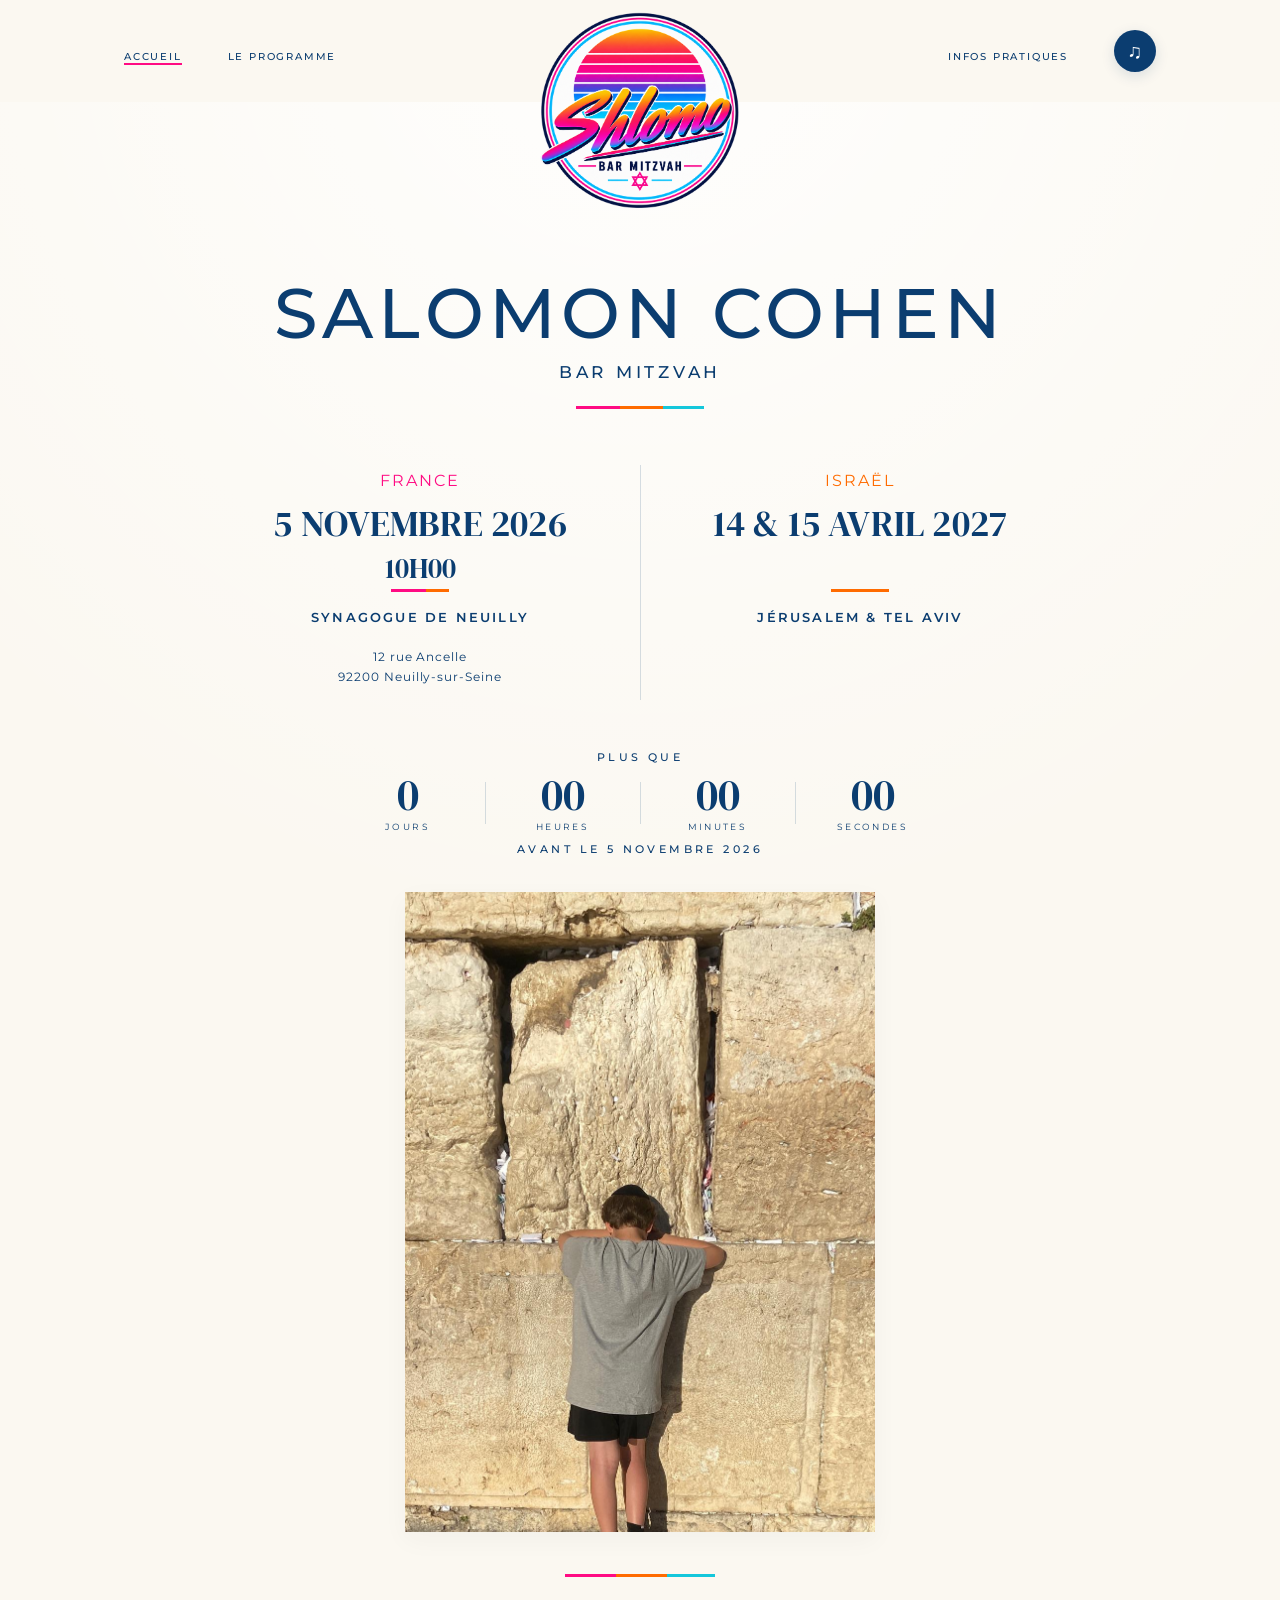
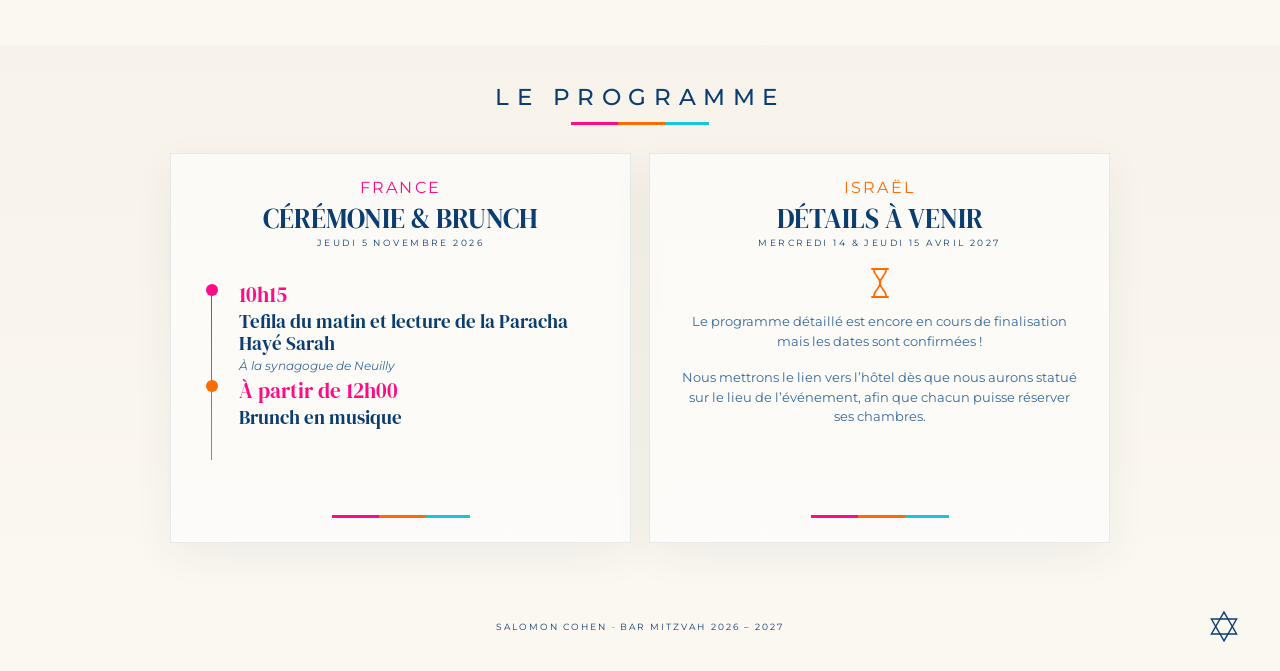
==== commit 6fad3748: "Update index.html" ====
--- a/index.html
+++ b/index.html
@@ -78,7 +78,7 @@
         <article class="date-column">
           <p class="country-label pink">FRANCE</p>
           <h2 class="event-date">5 NOVEMBRE 2026</h2>
-          <p class="event-time">10H15</p>
+          <p class="event-time">10H00</p>
           <div class="small-rule france-rule" aria-hidden="true"></div>
           <h3 class="event-place">SYNAGOGUE DE NEUILLY</h3>
           <p class="address">12 rue Ancelle<br>92200 Neuilly-sur-Seine</p>
@@ -87,7 +87,7 @@
         <article class="date-column">
           <p class="country-label orange">ISRAËL</p>
           <h2 class="event-date">14 &amp; 15 AVRIL 2027</h2>
-          <p class="event-time ghost" aria-hidden="true">10H15</p>
+          <p class="event-time ghost" aria-hidden="true">10H00</p>
           <div class="small-rule israel-rule" aria-hidden="true"></div>
           <h3 class="event-place">JÉRUSALEM &amp; TEL AVIV</h3>
           <p class="address ghost" aria-hidden="true">12 rue Ancelle<br>92200 Neuilly-sur-Seine</p>
